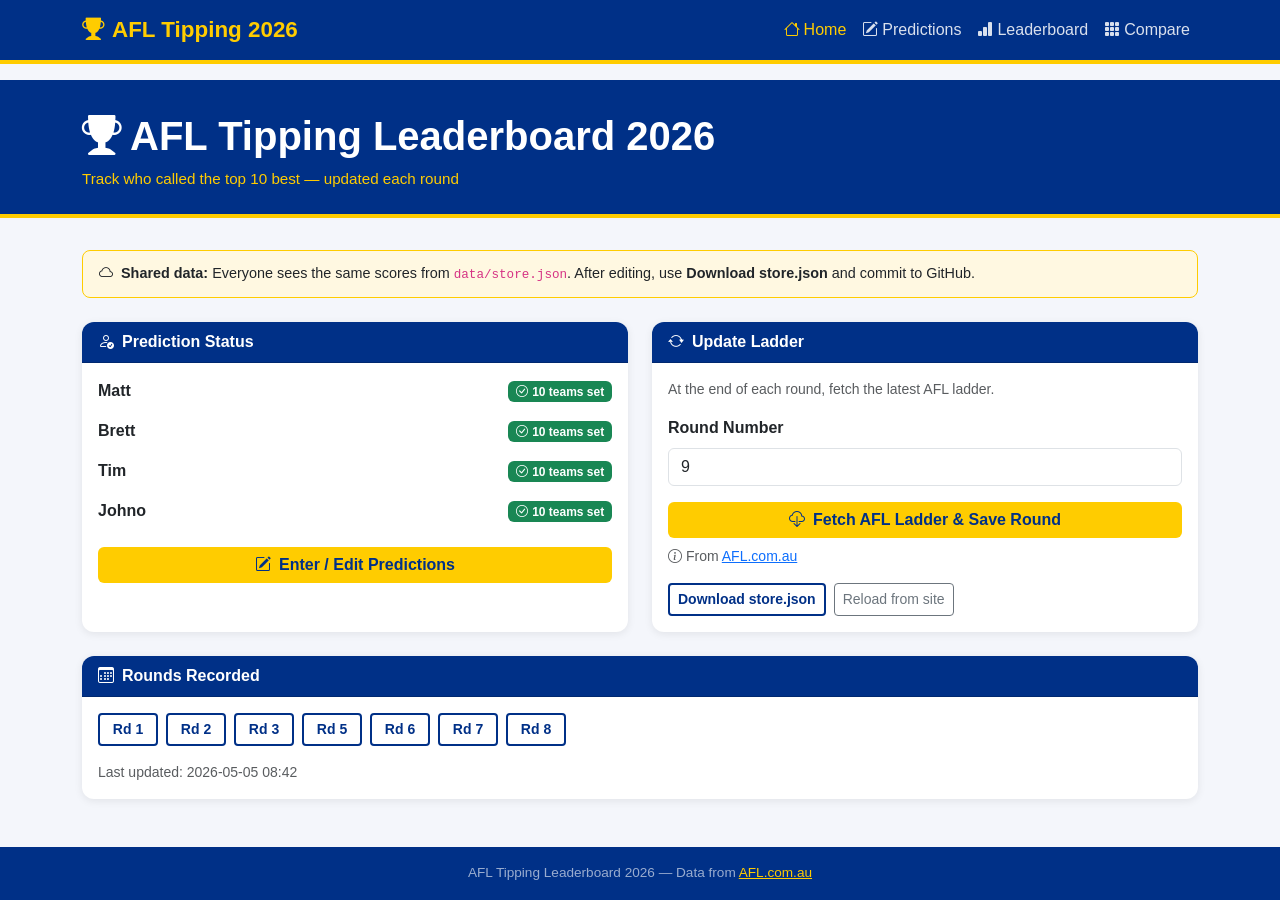
==== index.html @ b55a7c15 "Deploy static AFL tipping app for GitHub Pages Co-authored-by: Cursor <cursoragent@cursor.com>" ====
<!doctype html>
<html lang="en">
<head>
  <meta charset="utf-8">
  <meta name="viewport" content="width=device-width, initial-scale=1">
  <title>Home – AFL Tipping 2026</title>
  <link href="https://cdn.jsdelivr.net/npm/bootstrap@5.3.3/dist/css/bootstrap.min.css" rel="stylesheet">
  <link href="https://cdn.jsdelivr.net/npm/bootstrap-icons@1.11.3/font/bootstrap-icons.css" rel="stylesheet">
  <link href="css/styles.css" rel="stylesheet">
</head>
<body>
<nav class="navbar navbar-expand-lg">
  <div class="container">
    <a class="navbar-brand" href="index.html"><i class="bi bi-trophy-fill me-2"></i>AFL Tipping 2026</a>
    <button class="navbar-toggler" type="button" data-bs-toggle="collapse" data-bs-target="#navMenu">
      <span class="navbar-toggler-icon"></span>
    </button>
    <div class="collapse navbar-collapse" id="navMenu">
      <ul class="navbar-nav ms-auto" id="mainNav"></ul>
    </div>
  </div>
</nav>
<div class="container mt-3" id="alerts"></div>

<div class="page-header"><div class="container">
  <h1><i class="bi bi-trophy-fill me-2"></i>AFL Tipping Leaderboard 2026</h1>
  <p class="subtitle mb-0">Track who called the top 10 best — updated each round</p>
</div></div>
<div class="container">
  <div class="sync-banner mb-4">
    <i class="bi bi-cloud me-1"></i>
    <strong>Shared data:</strong> Everyone sees the same scores from <code>data/store.json</code>.
    After editing, use <strong>Download store.json</strong> and commit to GitHub.
  </div>
  <div class="row g-4">
    <div class="col-md-6">
      <div class="card h-100">
        <div class="card-header"><i class="bi bi-person-check me-2"></i>Prediction Status</div>
        <div class="card-body">
          <div id="predStatus"></div>
          <a href="setup.html" class="btn btn-afl mt-2 w-100">
            <i class="bi bi-pencil-square me-2"></i>Enter / Edit Predictions
          </a>
        </div>
      </div>
    </div>
    <div class="col-md-6">
      <div class="card h-100">
        <div class="card-header"><i class="bi bi-arrow-repeat me-2"></i>Update Ladder</div>
        <div class="card-body">
          <p class="text-muted small">At the end of each round, fetch the latest AFL ladder.</p>
          <form id="ladderForm">
            <div class="mb-3">
              <label for="roundNumber" class="form-label fw-semibold">Round Number</label>
              <input type="number" class="form-control" id="roundNumber" min="1" max="27" value="1">
            </div>
            <button type="submit" class="btn btn-afl w-100">
              <i class="bi bi-cloud-download me-2"></i>Fetch AFL Ladder &amp; Save Round
            </button>
          </form>
          <p class="text-muted small mt-2 mb-3">
            <i class="bi bi-info-circle me-1"></i>From
            <a href="https://www.afl.com.au/ladder" target="_blank" rel="noopener">AFL.com.au</a>
          </p>
          <div class="d-flex gap-2 flex-wrap">
            <button type="button" class="btn btn-sm btn-afl-outline" id="exportBtn">Download store.json</button>
            <button type="button" class="btn btn-sm btn-outline-secondary" id="resetBtn">Reload from site</button>
          </div>
        </div>
      </div>
    </div>
    <div class="col-12" id="roundsSection"></div>
  </div>
</div>
<footer>
  <div class="container text-center">
    AFL Tipping Leaderboard 2026 &mdash; Data from
    <a href="https://www.afl.com.au/ladder" target="_blank" rel="noopener">AFL.com.au</a>
  </div>
</footer>
<script src="https://cdn.jsdelivr.net/npm/bootstrap@5.3.3/dist/js/bootstrap.bundle.min.js"></script>
<script type="module" src="js/home.js"></script>
</body>
</html>
---- css/styles.css ----
:root {
  --afl-navy: #003087;
  --afl-gold: #ffcc00;
  --afl-light: #f4f6fb;
}

body {
  background: var(--afl-light);
  font-family: 'Segoe UI', sans-serif;
}

.navbar {
  background: var(--afl-navy) !important;
  border-bottom: 4px solid var(--afl-gold);
}
.navbar-brand {
  color: var(--afl-gold) !important;
  font-weight: 700;
  font-size: 1.4rem;
}
.nav-link {
  color: rgba(255, 255, 255, 0.85) !important;
}
.nav-link:hover,
.nav-link.active {
  color: var(--afl-gold) !important;
}

.page-header {
  background: var(--afl-navy);
  color: #fff;
  padding: 2rem 0 1.5rem;
  margin-bottom: 2rem;
  border-bottom: 4px solid var(--afl-gold);
}
.page-header h1 {
  font-weight: 700;
}
.page-header .subtitle {
  color: var(--afl-gold);
  font-size: 0.95rem;
}

.card {
  border: none;
  box-shadow: 0 2px 8px rgba(0, 0, 0, 0.08);
  border-radius: 0.75rem;
}
.card-header {
  background: var(--afl-navy);
  color: #fff;
  border-radius: 0.75rem 0.75rem 0 0 !important;
  font-weight: 600;
}

.btn-afl {
  background: var(--afl-gold);
  border: none;
  color: var(--afl-navy);
  font-weight: 700;
}
.btn-afl:hover {
  background: #e6b800;
  color: var(--afl-navy);
}

.btn-afl-outline {
  border: 2px solid var(--afl-navy);
  color: var(--afl-navy);
  background: transparent;
  font-weight: 600;
}
.btn-afl-outline:hover {
  background: var(--afl-navy);
  color: #fff;
}

.badge-pts {
  background: var(--afl-gold);
  color: var(--afl-navy);
  font-weight: 700;
  font-size: 0.85rem;
  padding: 0.3em 0.65em;
  border-radius: 0.4rem;
}
.badge-pts-0 {
  background: #e9ecef;
  color: #6c757d;
}

.rank-1 {
  color: #c8a000;
  font-weight: 700;
}
.rank-2 {
  color: #6c757d;
  font-weight: 600;
}
.rank-3 {
  color: #a05c00;
  font-weight: 600;
}

.round-btn {
  min-width: 60px;
}
.round-btn.active {
  background: var(--afl-navy);
  color: var(--afl-gold);
  border-color: var(--afl-navy);
}

table thead th {
  background: var(--afl-navy);
  color: #fff;
  border: none;
}
table tbody tr:hover {
  background: #eef2ff;
}

.pts-exact {
  background: #d1f0e0;
  color: #155724;
}
.pts-top1 {
  background: #fff3cd;
  color: #856404;
}
.pts-partial {
  background: #dde8ff;
  color: #003087;
}
.pts-zero {
  color: #aaa;
}

footer {
  background: var(--afl-navy);
  color: rgba(255, 255, 255, 0.6);
  padding: 1rem 0;
  margin-top: 3rem;
  font-size: 0.85rem;
}
footer a {
  color: var(--afl-gold);
}

.legend-swatch {
  display: inline-block;
  width: 18px;
  height: 18px;
  border-radius: 4px;
  border: 1px solid rgba(0, 0, 0, 0.15);
  flex-shrink: 0;
}
.swatch-same {
  background: #fff3cd;
}
.swatch-diff {
  background: #cfe2ff;
}
.swatch-unique {
  background: #fff;
}

.compare-table thead th {
  background: var(--afl-navy);
  color: #fff;
  font-size: 1rem;
  padding: 0.75rem 0.5rem;
}
.compare-table thead th.pos-col {
  width: 80px;
  min-width: 60px;
}
.pos-cell {
  background: #f4f6fb;
  font-size: 1rem;
}
.pos-one {
  background: #fff8e1;
}
.pick-cell {
  padding: 0.6rem 0.5rem;
  transition: background 0.15s;
  min-width: 140px;
}
.cell-same {
  background: #fff3cd;
}
.cell-diff {
  background: #cfe2ff;
}
.cell-empty {
  background: #f8f9fa;
}
.team-name {
  font-weight: 500;
  font-size: 0.9rem;
  display: block;
}
.shared-badge {
  display: inline-block;
  font-size: 0.7rem;
  font-weight: 700;
  padding: 0.1em 0.45em;
  border-radius: 0.3rem;
  margin-top: 0.15rem;
}
.badge-same {
  background: #e6a800;
  color: #fff;
}
.badge-diff {
  background: #0d6efd;
  color: #fff;
}

.sync-banner {
  background: #fff8e1;
  border: 1px solid #ffcc00;
  border-radius: 0.5rem;
  padding: 0.75rem 1rem;
  font-size: 0.9rem;
}
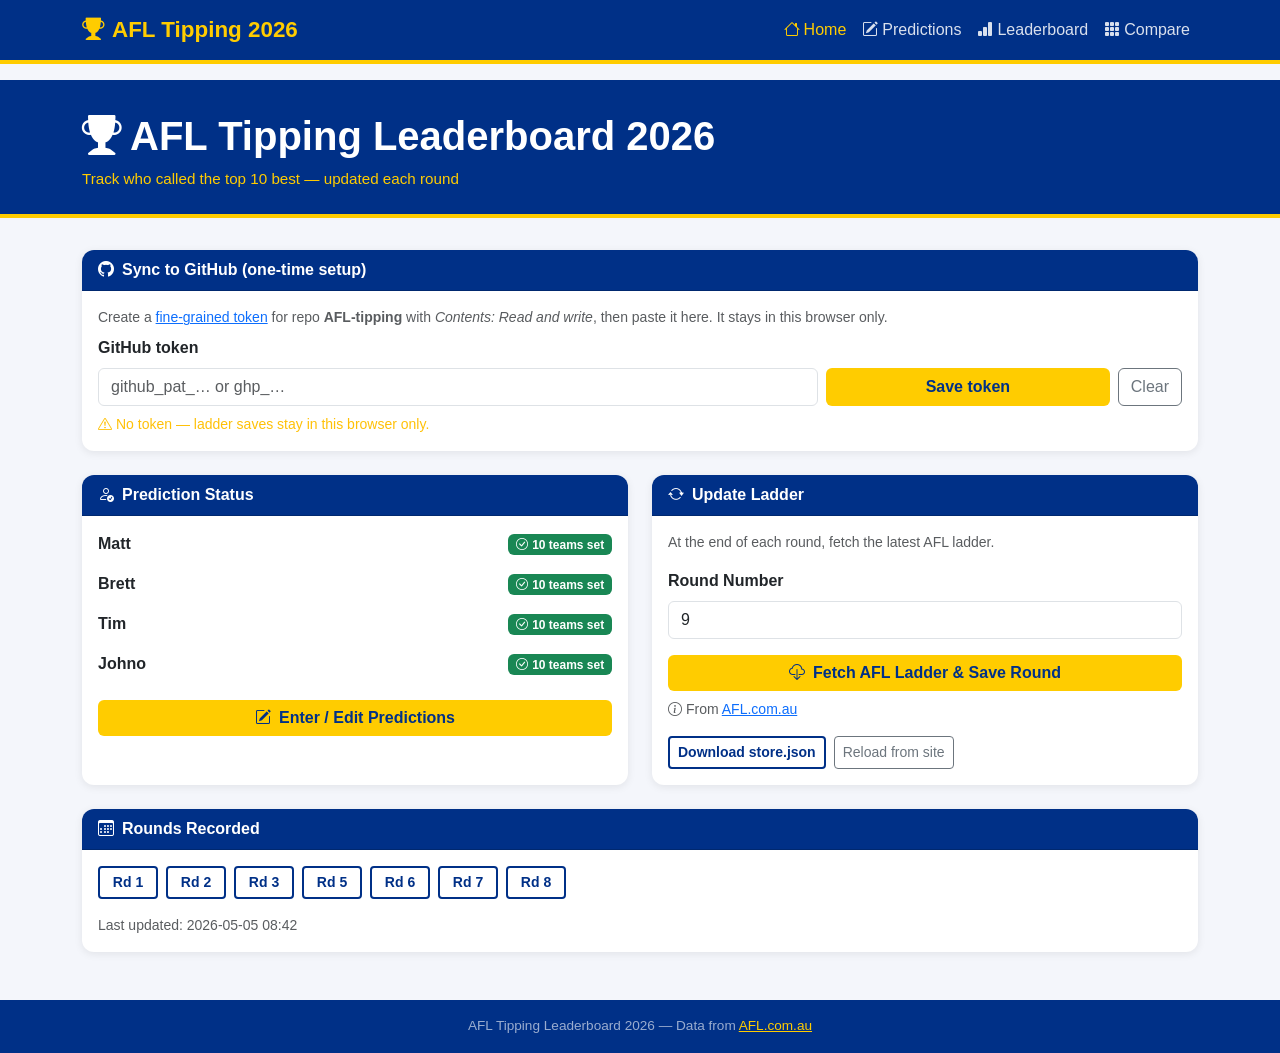
==== commit 1ee5ac8b: "Auto-commit store.json to GitHub when fetching ladder or saving predictions Co-authored-by: Cursor <" ====
--- a/index.html
+++ b/index.html
@@ -27,10 +27,26 @@
   <p class="subtitle mb-0">Track who called the top 10 best — updated each round</p>
 </div></div>
 <div class="container">
-  <div class="sync-banner mb-4">
-    <i class="bi bi-cloud me-1"></i>
-    <strong>Shared data:</strong> Everyone sees the same scores from <code>data/store.json</code>.
-    After editing, use <strong>Download store.json</strong> and commit to GitHub.
+  <div class="card mb-4" id="githubSyncCard">
+    <div class="card-header"><i class="bi bi-github me-2"></i>Sync to GitHub (one-time setup)</div>
+    <div class="card-body">
+      <p class="small text-muted mb-2">
+        Create a <a href="https://github.com/settings/tokens/new?description=AFL%20Tipping&scopes=repo" target="_blank" rel="noopener">fine-grained token</a>
+        for repo <strong>AFL-tipping</strong> with <em>Contents: Read and write</em>, then paste it here.
+        It stays in this browser only.
+      </p>
+      <div class="row g-2 align-items-end">
+        <div class="col-md-8">
+          <label for="githubToken" class="form-label fw-semibold">GitHub token</label>
+          <input type="password" class="form-control" id="githubToken" autocomplete="off" placeholder="github_pat_… or ghp_…">
+        </div>
+        <div class="col-md-4 d-flex gap-2">
+          <button type="button" class="btn btn-afl flex-grow-1" id="saveGitHubToken">Save token</button>
+          <button type="button" class="btn btn-outline-secondary" id="clearGitHubToken" title="Remove token">Clear</button>
+        </div>
+      </div>
+      <div id="githubTokenStatus" class="small mt-2"></div>
+    </div>
   </div>
   <div class="row g-4">
     <div class="col-md-6">
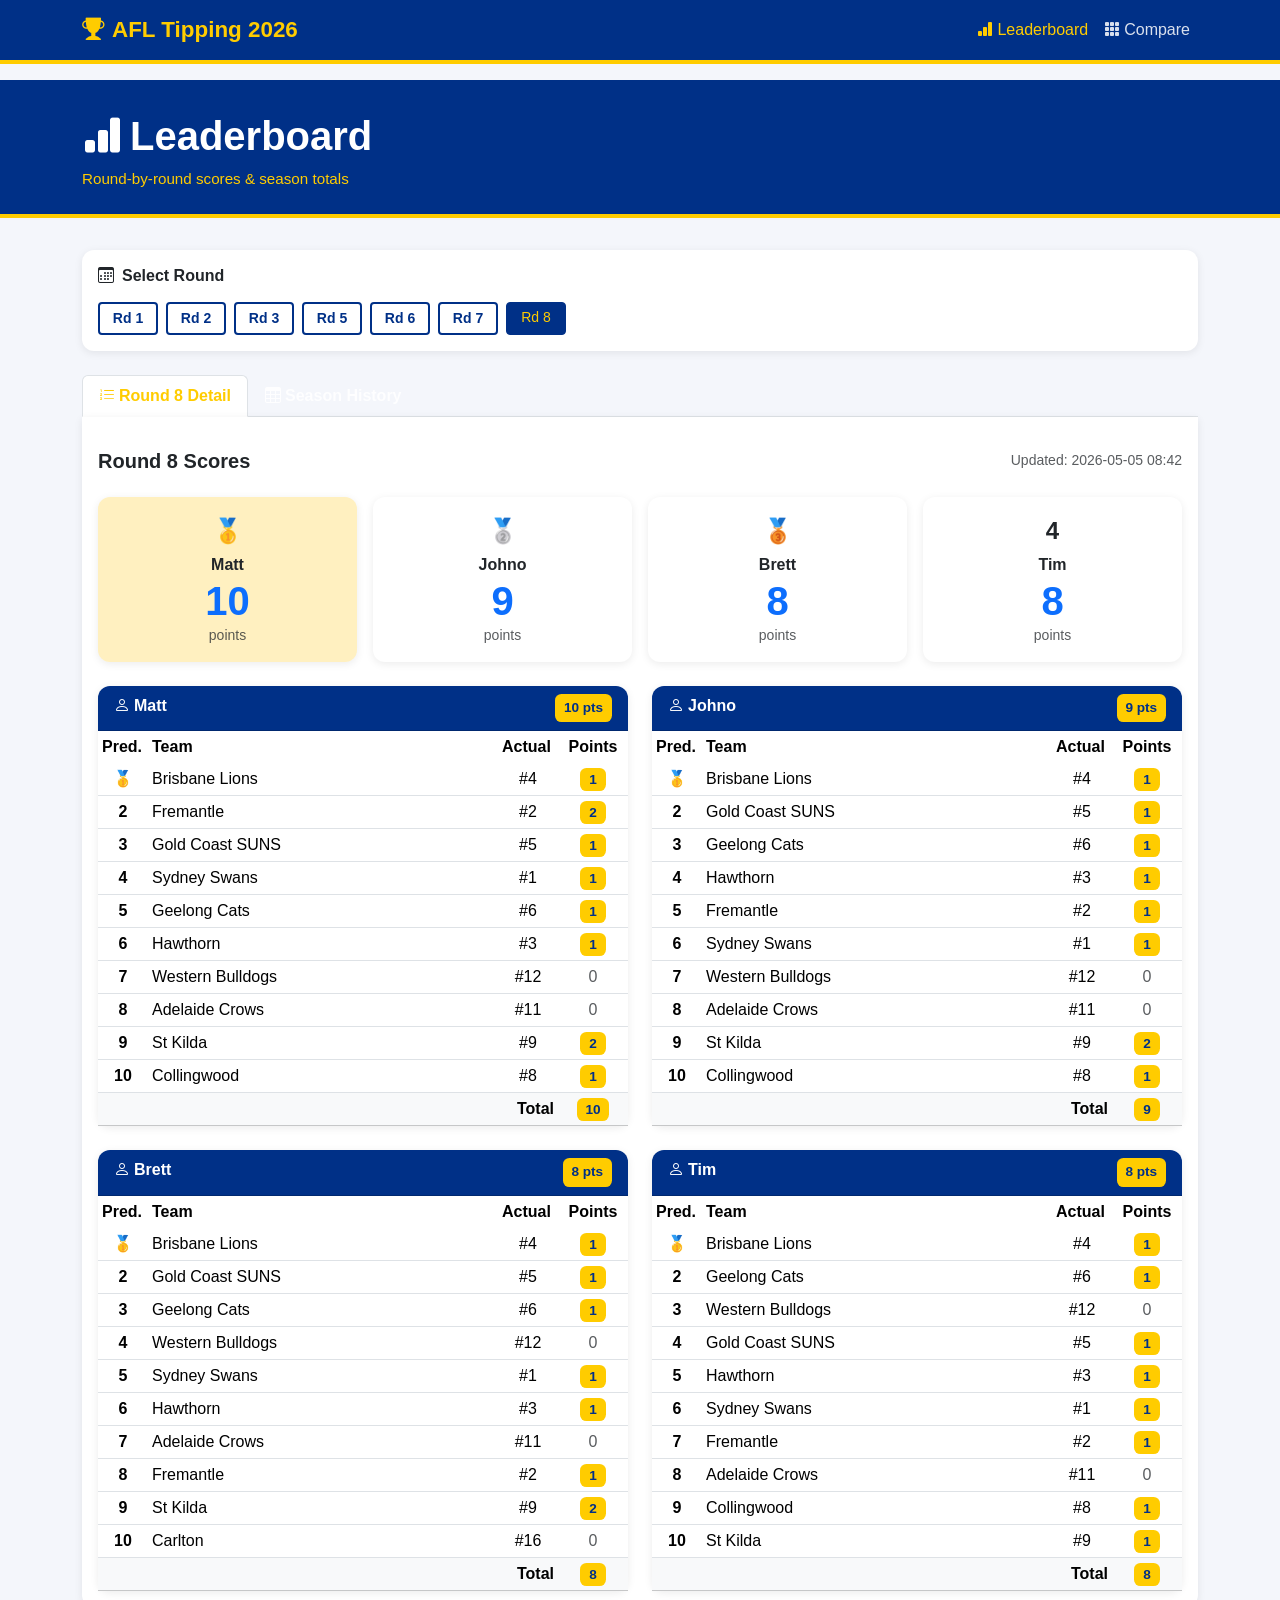
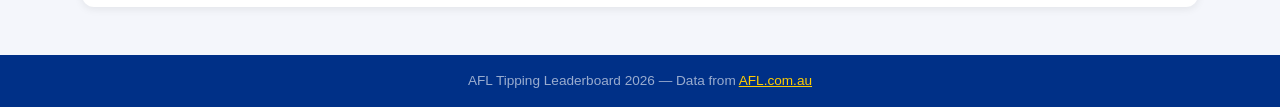
==== commit 8296c351: "Split public leaderboard and admin area behind ?admin URL Co-authored-by: Cursor <cursoragent@cursor" ====
--- a/index.html
+++ b/index.html
@@ -3,7 +3,7 @@
 <head>
   <meta charset="utf-8">
   <meta name="viewport" content="width=device-width, initial-scale=1">
-  <title>Home – AFL Tipping 2026</title>
+  <title>AFL Tipping 2026</title>
   <link href="https://cdn.jsdelivr.net/npm/bootstrap@5.3.3/dist/css/bootstrap.min.css" rel="stylesheet">
   <link href="https://cdn.jsdelivr.net/npm/bootstrap-icons@1.11.3/font/bootstrap-icons.css" rel="stylesheet">
   <link href="css/styles.css" rel="stylesheet">
@@ -22,70 +22,106 @@
 </nav>
 <div class="container mt-3" id="alerts"></div>
 
-<div class="page-header"><div class="container">
-  <h1><i class="bi bi-trophy-fill me-2"></i>AFL Tipping Leaderboard 2026</h1>
-  <p class="subtitle mb-0">Track who called the top 10 best — updated each round</p>
-</div></div>
-<div class="container">
-  <div class="card mb-4" id="githubSyncCard">
-    <div class="card-header"><i class="bi bi-github me-2"></i>Sync to GitHub (one-time setup)</div>
-    <div class="card-body">
-      <p class="small text-muted mb-2">
-        Create a <a href="https://github.com/settings/tokens/new?description=AFL%20Tipping&scopes=repo" target="_blank" rel="noopener">fine-grained token</a>
-        for repo <strong>AFL-tipping</strong> with <em>Contents: Read and write</em>, then paste it here.
-        It stays in this browser only.
-      </p>
-      <div class="row g-2 align-items-end">
-        <div class="col-md-8">
-          <label for="githubToken" class="form-label fw-semibold">GitHub token</label>
-          <input type="password" class="form-control" id="githubToken" autocomplete="off" placeholder="github_pat_… or ghp_…">
+<div id="viewLeaderboard">
+  <div class="page-header"><div class="container">
+    <h1><i class="bi bi-bar-chart-fill me-2"></i>Leaderboard</h1>
+    <p class="subtitle mb-0">Round-by-round scores &amp; season totals</p>
+  </div></div>
+  <div class="container" id="lbRoot"></div>
+</div>
+<div id="viewAdmin" hidden>
+  <div class="page-header"><div class="container">
+    <h1><i class="bi bi-gear-fill me-2"></i>Admin</h1>
+    <p class="subtitle mb-0">Fetch ladders, sync to GitHub, manage predictions</p>
+  </div></div>
+  <div class="container">
+    <div class="card mb-4" id="githubSyncCard">
+      <div class="card-header"><i class="bi bi-github me-2"></i>Sync to GitHub (one-time setup)</div>
+      <div class="card-body">
+        <p class="small text-muted mb-2">
+          Create a <a href="https://github.com/settings/tokens?type=beta" target="_blank" rel="noopener">fine-grained token</a>
+          for repo <strong>AFL-tipping</strong> with <em>Contents: Read and write</em>.
+        </p>
+        <div class="row g-2 align-items-end">
+          <div class="col-md-8">
+            <label for="githubToken" class="form-label fw-semibold">GitHub token</label>
+            <input type="password" class="form-control" id="githubToken" autocomplete="off" placeholder="github_pat_… or ghp_…">
+          </div>
+          <div class="col-md-4 d-flex gap-2">
+            <button type="button" class="btn btn-afl flex-grow-1" id="saveGitHubToken">Save token</button>
+            <button type="button" class="btn btn-outline-secondary" id="clearGitHubToken" title="Remove token">Clear</button>
+          </div>
         </div>
-        <div class="col-md-4 d-flex gap-2">
-          <button type="button" class="btn btn-afl flex-grow-1" id="saveGitHubToken">Save token</button>
-          <button type="button" class="btn btn-outline-secondary" id="clearGitHubToken" title="Remove token">Clear</button>
-        </div>
-      </div>
-      <div id="githubTokenStatus" class="small mt-2"></div>
-    </div>
-  </div>
-  <div class="row g-4">
-    <div class="col-md-6">
-      <div class="card h-100">
-        <div class="card-header"><i class="bi bi-person-check me-2"></i>Prediction Status</div>
-        <div class="card-body">
-          <div id="predStatus"></div>
-          <a href="setup.html" class="btn btn-afl mt-2 w-100">
-            <i class="bi bi-pencil-square me-2"></i>Enter / Edit Predictions
-          </a>
-        </div>
+        <div id="githubTokenStatus" class="small mt-2"></div>
       </div>
     </div>
-    <div class="col-md-6">
-      <div class="card h-100">
-        <div class="card-header"><i class="bi bi-arrow-repeat me-2"></i>Update Ladder</div>
-        <div class="card-body">
-          <p class="text-muted small">At the end of each round, fetch the latest AFL ladder.</p>
-          <form id="ladderForm">
-            <div class="mb-3">
-              <label for="roundNumber" class="form-label fw-semibold">Round Number</label>
-              <input type="number" class="form-control" id="roundNumber" min="1" max="27" value="1">
-            </div>
-            <button type="submit" class="btn btn-afl w-100">
-              <i class="bi bi-cloud-download me-2"></i>Fetch AFL Ladder &amp; Save Round
-            </button>
-          </form>
-          <p class="text-muted small mt-2 mb-3">
-            <i class="bi bi-info-circle me-1"></i>From
-            <a href="https://www.afl.com.au/ladder" target="_blank" rel="noopener">AFL.com.au</a>
-          </p>
-          <div class="d-flex gap-2 flex-wrap">
-            <button type="button" class="btn btn-sm btn-afl-outline" id="exportBtn">Download store.json</button>
-            <button type="button" class="btn btn-sm btn-outline-secondary" id="resetBtn">Reload from site</button>
+    <div class="row g-4">
+      <div class="col-md-6">
+        <div class="card h-100">
+          <div class="card-header"><i class="bi bi-person-check me-2"></i>Prediction Status</div>
+          <div class="card-body">
+            <div id="predStatus"></div>
+            <a href="index.html?admin&amp;page=predictions" class="btn btn-afl mt-2 w-100">
+              <i class="bi bi-pencil-square me-2"></i>Enter / Edit Predictions
+            </a>
           </div>
         </div>
       </div>
+      <div class="col-md-6">
+        <div class="card h-100">
+          <div class="card-header"><i class="bi bi-arrow-repeat me-2"></i>Update Ladder</div>
+          <div class="card-body">
+            <p class="text-muted small">At the end of each round, fetch the latest AFL ladder.</p>
+            <form id="ladderForm">
+              <div class="mb-3">
+                <label for="roundNumber" class="form-label fw-semibold">Round Number</label>
+                <input type="number" class="form-control" id="roundNumber" min="1" max="27" value="1">
+              </div>
+              <button type="submit" class="btn btn-afl w-100">
+                <i class="bi bi-cloud-download me-2"></i>Fetch AFL Ladder &amp; Save Round
+              </button>
+            </form>
+            <p class="text-muted small mt-2 mb-3">
+              <i class="bi bi-info-circle me-1"></i>From
+              <a href="https://www.afl.com.au/ladder" target="_blank" rel="noopener">AFL.com.au</a>
+            </p>
+            <div class="d-flex gap-2 flex-wrap">
+              <button type="button" class="btn btn-sm btn-afl-outline" id="exportBtn">Download store.json</button>
+              <button type="button" class="btn btn-sm btn-outline-secondary" id="resetBtn">Reload from site</button>
+            </div>
+          </div>
+        </div>
+      </div>
+      <div class="col-12" id="roundsSection"></div>
     </div>
-    <div class="col-12" id="roundsSection"></div>
+  </div>
+</div>
+<div id="viewPredictions" hidden>
+  <div class="page-header"><div class="container">
+    <h1><i class="bi bi-pencil-square me-2"></i>Enter Predictions</h1>
+    <p class="subtitle mb-0">Each person selects their predicted top 10 teams in order</p>
+  </div></div>
+  <div class="container">
+    <div class="card mb-4"><div class="card-body bg-light rounded">
+      <h6 class="fw-bold mb-2"><i class="bi bi-info-circle me-2 text-primary"></i>Scoring Rules</h6>
+      <div class="row g-2">
+        <div class="col-auto"><span class="badge-pts me-1">5 pts</span> Correct team at #1</div>
+        <div class="col-auto"><span class="badge-pts me-1">2 pts</span> Right team, right spot (2–10)</div>
+        <div class="col-auto"><span class="badge-pts me-1">1 pt</span> Right team, wrong spot</div>
+        <div class="col-auto"><span class="badge-pts-0 me-1">0 pts</span> Not in actual top 10</div>
+      </div>
+    </div></div>
+    <form id="predForm">
+      <ul class="nav nav-tabs mb-0" id="participantTabs" role="tablist"></ul>
+      <div class="tab-content card card-body border-top-0 rounded-top-0 mb-4" id="tabPanes"></div>
+      <div class="d-flex gap-3 mb-5 flex-wrap">
+        <button type="submit" class="btn btn-afl btn-lg px-5">
+          <i class="bi bi-save me-2"></i>Save All Predictions
+        </button>
+        <a href="index.html?admin" class="btn btn-secondary btn-lg">Cancel</a>
+        <button type="button" class="btn btn-afl-outline btn-lg" id="exportBtn">Download store.json</button>
+      </div>
+    </form>
   </div>
 </div>
 <footer>
@@ -95,6 +131,6 @@
   </div>
 </footer>
 <script src="https://cdn.jsdelivr.net/npm/bootstrap@5.3.3/dist/js/bootstrap.bundle.min.js"></script>
-<script type="module" src="js/home.js"></script>
+<script type="module" src="js/index.js"></script>
 </body>
 </html>
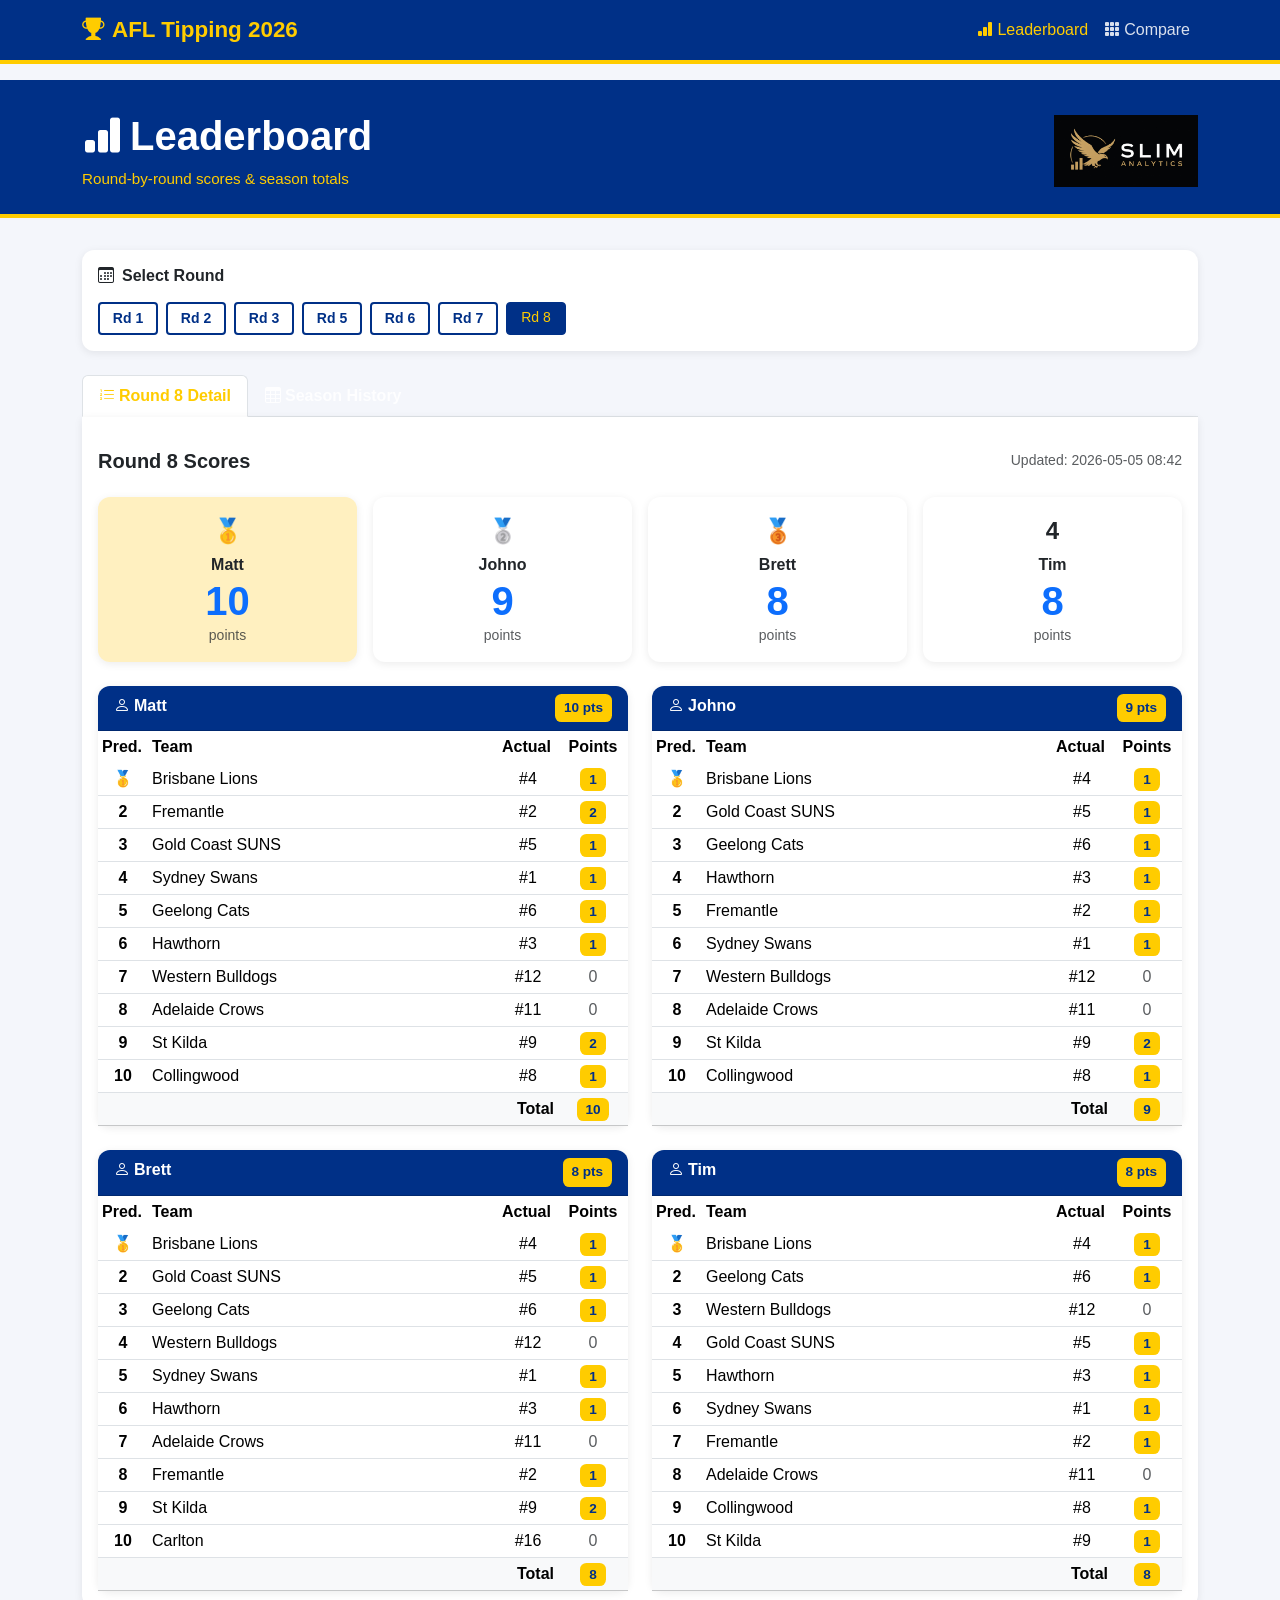
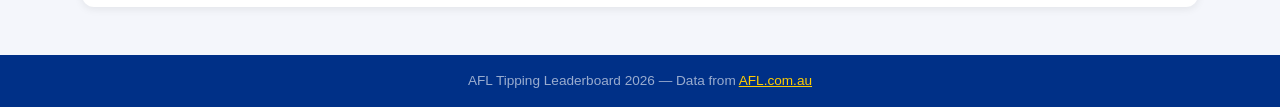
==== commit 88af797f: "Add Slim Analytics branding to leaderboard header Co-authored-by: Cursor <cursoragent@cursor.com>" ====
--- a/index.html
+++ b/index.html
@@ -23,10 +23,17 @@
 <div class="container mt-3" id="alerts"></div>
 
 <div id="viewLeaderboard">
-  <div class="page-header"><div class="container">
-    <h1><i class="bi bi-bar-chart-fill me-2"></i>Leaderboard</h1>
-    <p class="subtitle mb-0">Round-by-round scores &amp; season totals</p>
-  </div></div>
+  <div class="page-header page-header--branded">
+    <div class="container page-header-inner">
+      <div class="page-header-text">
+        <h1><i class="bi bi-bar-chart-fill me-2"></i>Leaderboard</h1>
+        <p class="subtitle mb-0">Round-by-round scores &amp; season totals</p>
+      </div>
+      <div class="page-header-brand">
+        <img src="images/slim-analytics-logo.png" alt="Slim Analytics" class="slim-analytics-logo">
+      </div>
+    </div>
+  </div>
   <div class="container" id="lbRoot"></div>
 </div>
 <div id="viewAdmin" hidden>
--- a/css/styles.css
+++ b/css/styles.css
@@ -39,6 +39,50 @@
 .page-header .subtitle {
   color: var(--afl-gold);
   font-size: 0.95rem;
+}
+
+.page-header-inner {
+  display: flex;
+  align-items: center;
+  justify-content: space-between;
+  gap: 1.5rem;
+}
+
+.page-header-text {
+  flex: 1;
+  min-width: 0;
+}
+
+.page-header-brand {
+  flex-shrink: 0;
+  display: flex;
+  align-items: center;
+  justify-content: flex-end;
+}
+
+.slim-analytics-logo {
+  display: block;
+  height: 72px;
+  width: auto;
+  max-width: min(280px, 38vw);
+  object-fit: contain;
+}
+
+@media (max-width: 576px) {
+  .page-header-inner {
+    flex-direction: column;
+    align-items: flex-start;
+  }
+
+  .page-header-brand {
+    width: 100%;
+    justify-content: flex-start;
+  }
+
+  .slim-analytics-logo {
+    height: 56px;
+    max-width: 220px;
+  }
 }
 
 .card {
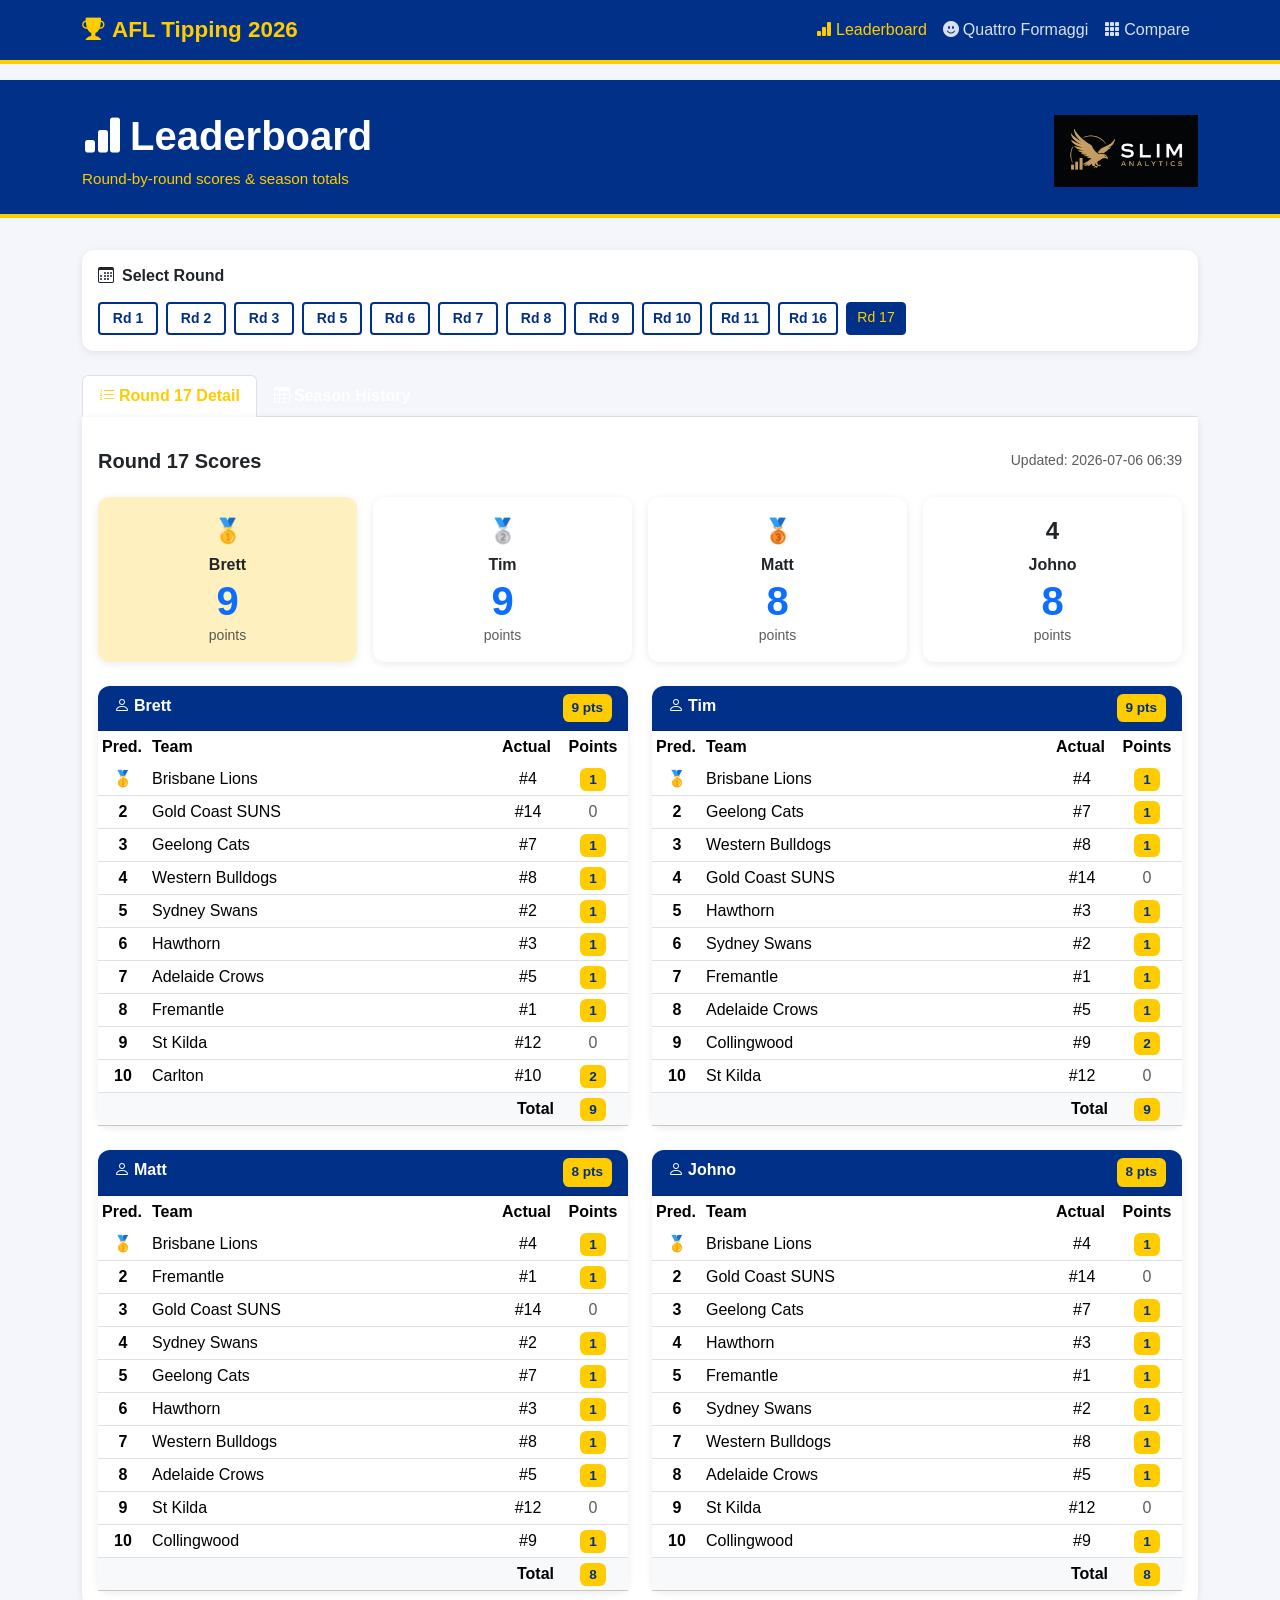
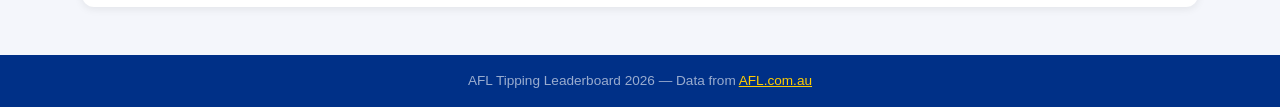
==== commit 6cf0be26: "Fix admin ladder load via GitHub Actions; add round 17 data Browser CORS proxies (AllOrigins, Codeta" ====
--- a/index.html
+++ b/index.html
@@ -47,7 +47,7 @@
       <div class="card-body">
         <p class="small text-muted mb-2">
           Create a <a href="https://github.com/settings/tokens?type=beta" target="_blank" rel="noopener">fine-grained token</a>
-          for repo <strong>AFL-tipping</strong> with <em>Contents: Read and write</em>.
+          for repo <strong>AFL-tipping</strong> with <em>Contents: Read and write</em> and <em>Actions: Read and write</em> (needed for ladder fetch).
         </p>
         <div class="row g-2 align-items-end">
           <div class="col-md-8">
--- a/css/styles.css
+++ b/css/styles.css
@@ -66,6 +66,59 @@
   width: auto;
   max-width: min(280px, 38vw);
   object-fit: contain;
+}
+
+/* Quattro Formaggi */
+.qf-hero-img {
+  max-width: 100%;
+  max-height: 280px;
+  object-fit: cover;
+}
+
+.qf-team-card {
+  text-align: center;
+  min-width: 100px;
+}
+
+.qf-team-logo {
+  width: 72px;
+  height: 72px;
+  object-fit: contain;
+  margin-bottom: 0.5rem;
+}
+
+.qf-table-logo {
+  width: 36px;
+  height: 36px;
+  object-fit: contain;
+  flex-shrink: 0;
+}
+
+.qf-team-cell {
+  display: flex;
+  align-items: center;
+  gap: 0.5rem;
+}
+
+.qf-match-table {
+  table-layout: fixed;
+  width: 100%;
+}
+
+.qf-match-table .qf-col-team { width: 18%; }
+.qf-match-table .qf-col-opponent { width: 16%; }
+.qf-match-table .qf-col-score { width: 10%; }
+.qf-match-table .qf-col-venue { width: 18%; }
+.qf-match-table .qf-col-att { width: 12%; }
+.qf-match-table .qf-col-ladder { width: 12%; }
+.qf-match-table .qf-col-date { width: 14%; }
+
+.qf-event-card .card-header {
+  background: linear-gradient(90deg, var(--afl-navy), #1a4a9e);
+}
+
+.qf-gap-note {
+  font-weight: 500;
 }
 
 @media (max-width: 576px) {
